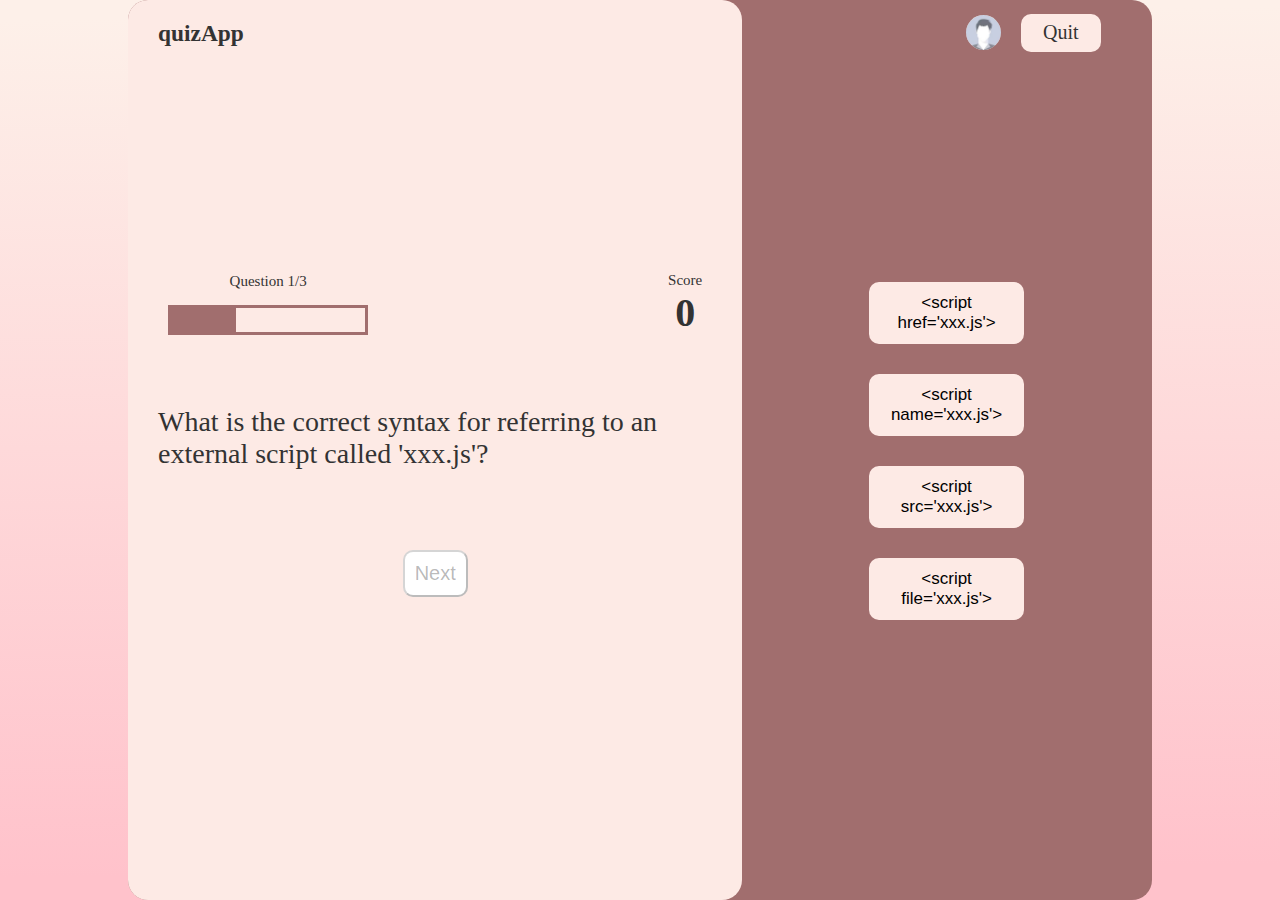
==== question1.html @ 8a9478e6 "first commit" ====
<!DOCTYPE html>
<html lang="en">
  <head>
    <meta charset="UTF-8" />
    <meta name="viewport" content="width=device-width, initial-scale=1.0" />
    <link rel="stylesheet" href="question1.css" />
    <title>question 1</title>
  </head>
  <body>
    <div id="wrapper">
      <div id="container">
        <header>
          <h3>quizApp</h3>
        </header>
        <main>
          <div id="hud">
            <div id="hud-item">
              <p id="progressText" class="hud-prefix">Question</p>
              <div id="progressBar">
                <div id="progressBarFull"></div>
              </div>
            </div>
            <div id="hud-item">
              <p class="hud-prefix">Score</p>
              <h1 class="hud-main-text" id="score">0</h1>
            </div>
          </div>
          <p id="question">What movie is the most famous?</p>
          <button id="arrow" disabled>Next</button>
        </main>
      </div>
      <aside>
        <span>
          <a href="#" id="profile"><img src="/img/prof2.jpg" alt="" /></a>
          <a href="index.html" id="logout">Quit</a>
        </span>

        <div id="options">
          <button class="option" data-number="1">Avatar</button>
          <button class="option" data-number="2">Avengers</button>
          <button class="option" data-number="3">Titanic</button>
          <button class="option" data-number="4">X-Men</button>
        </div>
      </aside>
    </div>
    <script src="question1.js"></script>
  </body>
</html>
---- question1.css ----
* {
  margin: 0;
  padding: 0;
  box-sizing: border-box;
}
ul,
a {
  text-decoration: none;
  list-style: none;
}
:root {
  --primary: #a16e6e;
  --secondary: #fdeae5;
  font-size: 62.5%;
}
body {
  font-size: 2rem;
  color: #333;
  background: linear-gradient(
    179.4deg,
    rgb(253, 240, 233) 2.2%,
    rgb(255, 194, 203) 96.2%
  );
  justify-content: center;
}
#wrapper {
  height: 100vh;
  background-color: var(--primary);
  width: 80%;
  max-width: 80%;
  display: flex;
  margin: 0 auto;
  border-radius: 2rem;
}
#container {
  background-color: #fdeae5;
  width: 60%;
  border-radius: 2rem;
  padding: 2rem 3rem;
}
main {
  display: flex;
  flex-direction: column;
  justify-content: center;
  height: 90%;
  font-size: 2.8rem;
  align-items: center;
  gap: 1rem;
}
#question{
    margin-top: 6rem;
}

#hud {
  display: flex;
  gap: 30rem;
  align-items: center;
}

.hud-prefix {
  text-align: center;
  font-size: 1.5rem;
}

.hud-main-text {
  text-align: center;
  font-size: 4rem;
}

#progressBar {
  width: 20rem;
  height: 3rem;
  border: 0.3rem solid var(--primary);
  margin-top: 1.5rem;
}

#progressBarFull {
  height: 2.5rem;
  background-color: var(--primary);
  width: 0%;
}

#arrow {
  margin-top: 7rem;
  padding: 1rem;
  font-size: 2rem;
  background-color: #ffffff;
  border-radius: 1rem;
}
#arrow:hover {
  color: var(--primary);
  cursor: pointer;
}
#arrow[disabled]:hover {
    cursor: not-allowed;
    box-shadow: none;
    transform: none;
    color: #BAB8B7;
  }

aside {
  display: flex;
  flex-direction: column;
  margin: 1rem 0;
  width: 35%;
}
aside span {
  display: flex;
  gap: 2rem;
  align-items: center;
  justify-content: end;
}
aside a {
  cursor: pointer;
  color: #333;
  background-color: var(--secondary);
  padding: 0.75rem;
  border-radius: 1rem;
  width: 8rem;
  white-space: nowrap;
  text-align: center;
}
#profile {
  width: auto;
  padding: 0;
  margin-top: 0.5rem;
  border-radius: 50%;
  background-color: transparent;
}
#profile img {
  width: 35px;
  border-radius: 50%;
}

aside a:hover {
  background-color: white;
  color: var(--primary);
}

#options {
  display: flex;
  flex-direction: column;
  justify-content: center;
  align-items: center;
  height: 90%;
  margin-left: 5rem;
  gap: 3rem;
}
#options button {
  display: flex;
  justify-content: center;
  align-items: center;
  gap: 2rem;
  padding: 1rem 1rem;
  background-color: var(--secondary);
  border-radius: 1rem;
  border: 1px solid rgba(0, 0, 0, 0);
  width: 50%;
  cursor: pointer;
  font-size: 1.7rem;
}

#options button:hover {
  background-color: white;
  color: var(--primary);
}
#options button[disabled]:hover {
    cursor: not-allowed;
    box-shadow: none;
    transform: none;
    color: #BAB8B7;
    background-color: var(--secondary);
  }
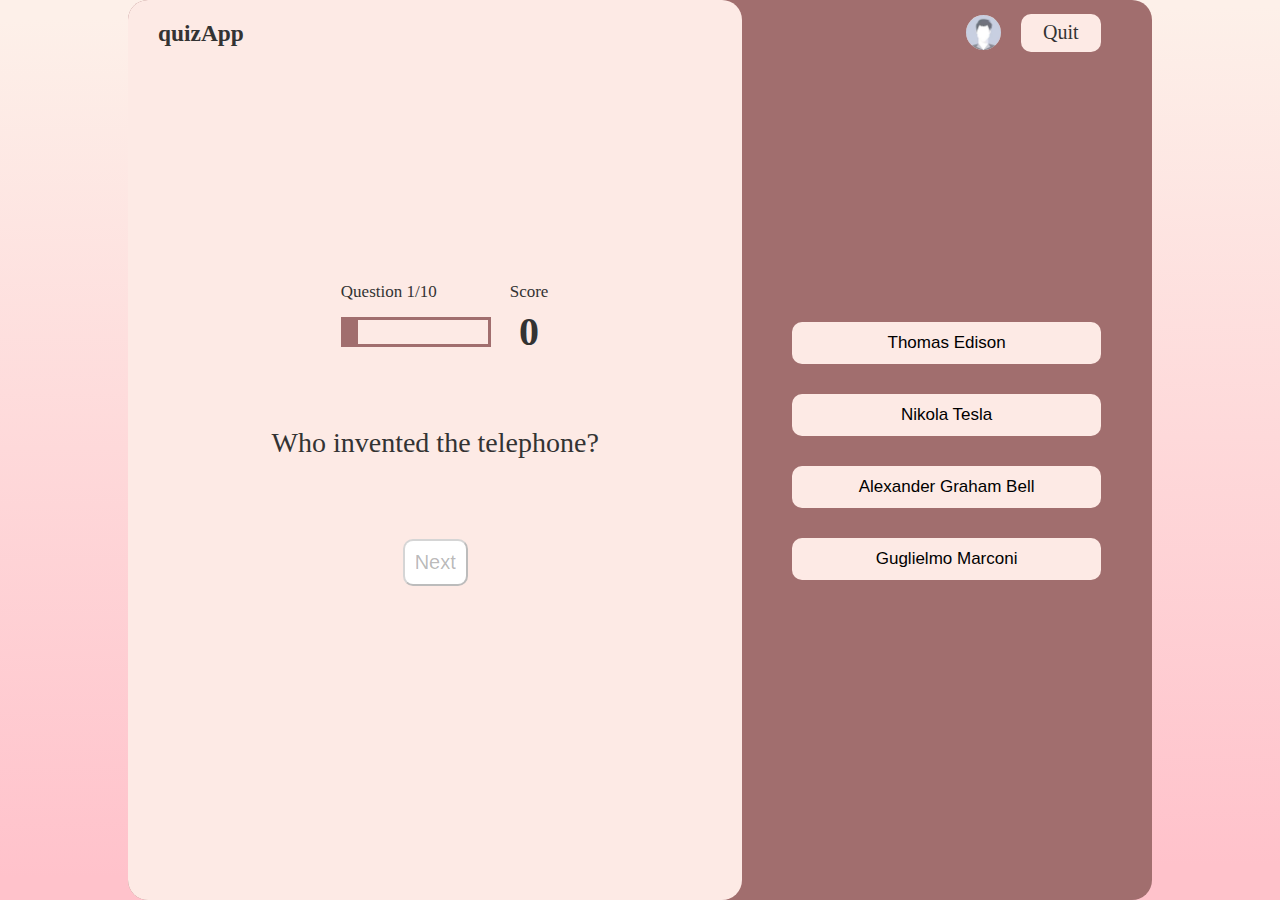
==== commit 97c77718: "media query" ====
--- a/question1.html
+++ b/question1.html
@@ -8,19 +8,23 @@
   </head>
   <body>
     <div id="wrapper">
+      <span id="mini-span">
+        <a href="#" id="profile"><img src="/img/prof2.jpg" alt="" /></a>
+        <a href="index.html" id="logout">Quit</a>
+      </span>
       <div id="container">
         <header>
           <h3>quizApp</h3>
         </header>
         <main>
           <div id="hud">
-            <div id="hud-item">
+            <div class="hud-item">
               <p id="progressText" class="hud-prefix">Question</p>
               <div id="progressBar">
                 <div id="progressBarFull"></div>
               </div>
             </div>
-            <div id="hud-item">
+            <div class="hud-item">
               <p class="hud-prefix">Score</p>
               <h1 class="hud-main-text" id="score">0</h1>
             </div>
--- a/question1.css
+++ b/question1.css
@@ -21,16 +21,18 @@
     rgb(253, 240, 233) 2.2%,
     rgb(255, 194, 203) 96.2%
   );
-  justify-content: center;
 }
 #wrapper {
-  height: 100vh;
+  max-width: 1080px;
+  min-height: 100vh;
   background-color: var(--primary);
   width: 80%;
-  max-width: 80%;
   display: flex;
   margin: 0 auto;
   border-radius: 2rem;
+}
+#mini-span{
+  display: none;
 }
 #container {
   background-color: #fdeae5;
@@ -47,28 +49,29 @@
   align-items: center;
   gap: 1rem;
 }
-#question{
-    margin-top: 6rem;
+#question {
+  margin-top: 6rem;
+  text-align: center;
 }
 
 #hud {
   display: flex;
-  gap: 30rem;
-  align-items: center;
+  gap: 10%;
 }
 
 .hud-prefix {
-  text-align: center;
-  font-size: 1.5rem;
+  font-size: 1.7rem;
 }
 
 .hud-main-text {
   text-align: center;
   font-size: 4rem;
+  line-height: 5rem;
+  margin-top: .5rem;
 }
 
 #progressBar {
-  width: 20rem;
+  width: 15rem;
   height: 3rem;
   border: 0.3rem solid var(--primary);
   margin-top: 1.5rem;
@@ -77,7 +80,6 @@
 #progressBarFull {
   height: 2.5rem;
   background-color: var(--primary);
-  width: 0%;
 }
 
 #arrow {
@@ -92,11 +94,11 @@
   cursor: pointer;
 }
 #arrow[disabled]:hover {
-    cursor: not-allowed;
-    box-shadow: none;
-    transform: none;
-    color: #BAB8B7;
-  }
+  cursor: not-allowed;
+  box-shadow: none;
+  transform: none;
+  color: #bab8b7;
+}
 
 aside {
   display: flex;
@@ -104,13 +106,13 @@
   margin: 1rem 0;
   width: 35%;
 }
-aside span {
+span {
   display: flex;
   gap: 2rem;
   align-items: center;
   justify-content: end;
 }
-aside a {
+a {
   cursor: pointer;
   color: #333;
   background-color: var(--secondary);
@@ -155,7 +157,7 @@
   background-color: var(--secondary);
   border-radius: 1rem;
   border: 1px solid rgba(0, 0, 0, 0);
-  width: 50%;
+  width: 100%;
   cursor: pointer;
   font-size: 1.7rem;
 }
@@ -165,10 +167,46 @@
   color: var(--primary);
 }
 #options button[disabled]:hover {
-    cursor: not-allowed;
-    box-shadow: none;
-    transform: none;
-    color: #BAB8B7;
-    background-color: var(--secondary);
-  }
-
+  cursor: not-allowed;
+  box-shadow: none;
+  transform: none;
+  color: #bab8b7;
+  background-color: var(--secondary);
+}
+.correct {
+  background-color: #28a745;
+}
+.incorrect {
+  background-color: #dc3545;
+}
+
+@media (max-width: 810px) {
+  #wrapper {
+    flex-direction: column;
+  }
+  #mini-span{
+    display: flex;
+    gap: 2rem;
+    align-items: center;
+    justify-content: end;
+    padding: 1rem 3rem 0;
+  }
+  #container {
+    width: 90%;
+    margin: 1rem auto;
+  }
+  header{
+    margin-bottom: 2rem;
+  }
+  aside {
+    width: 90%;
+    padding: 1rem 0;
+  }
+  aside span {
+    display: none;
+  }
+  #options button {
+    margin: 0 auto;
+    width: 80%;
+  }
+}
